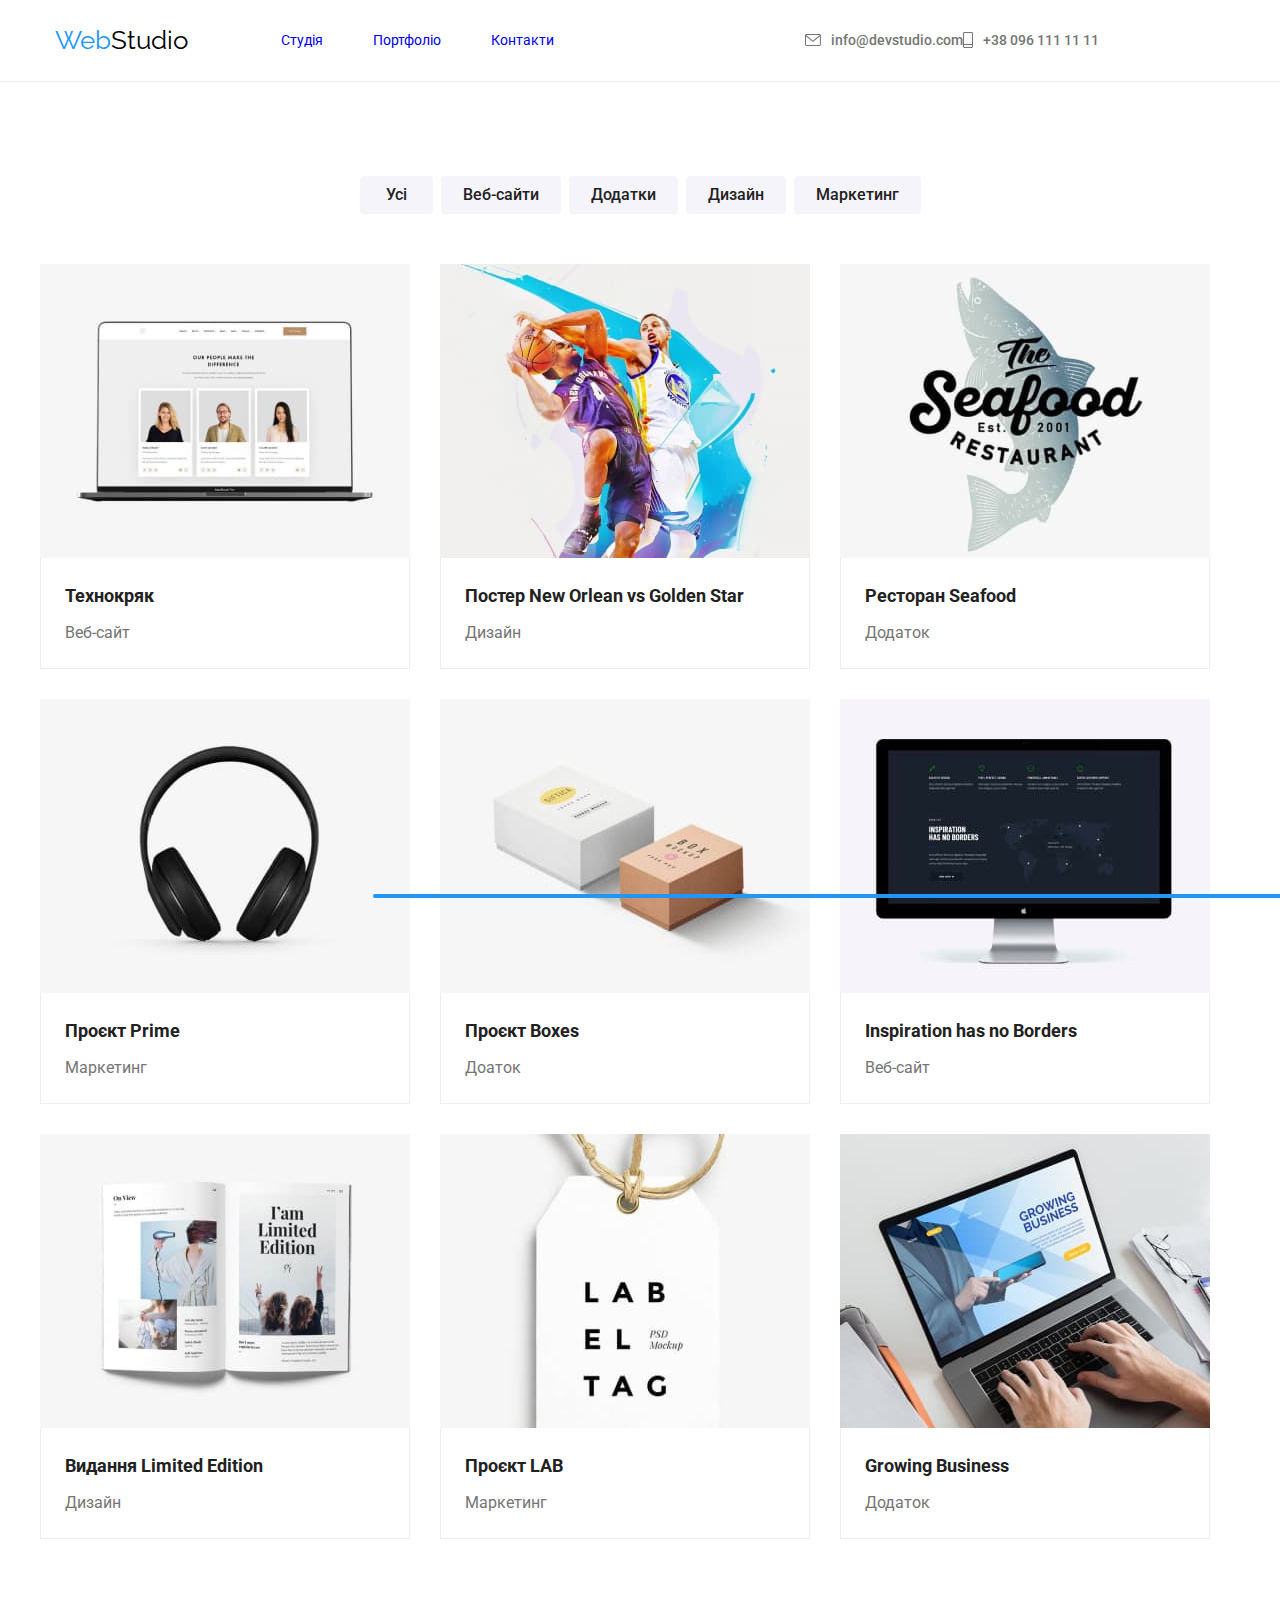
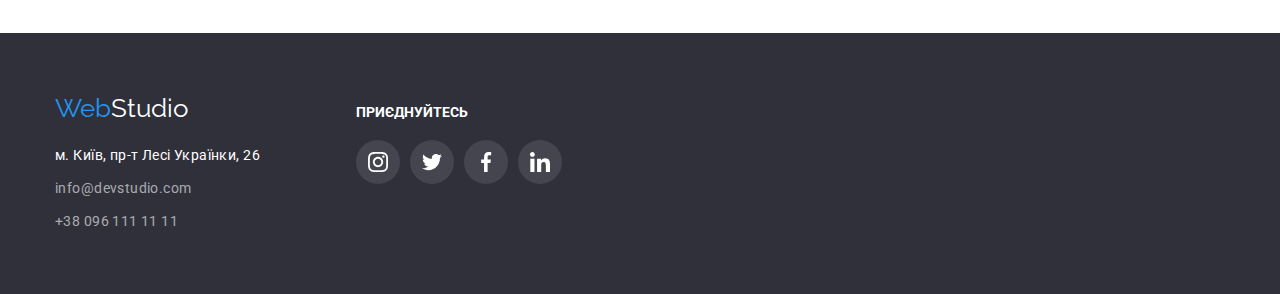
==== portfolio.html @ ad785441 "new" ====
<!DOCTYPE html>
<html lang="uk">

<head>
  <meta charset="UTF-8" />
  <meta http-equiv="X-UA-Compatible" content="IE=edge" />
  <meta name="viewport" content="width=device-width, initial-scale=1.0" />
  <link rel="stylesheet" href="https://cdnjs.cloudflare.com/ajax/libs/modern-normalize/1.1.0/modern-normalize.css">
  <link rel="preconnect" href="https://fonts.googleapis.com">
  <link rel="preconnect" href="https://fonts.gstatic.com" crossorigin>
  <link href="https://fonts.googleapis.com/css2?family=Raleway:wght@700&family=Roboto:wght@400;500;700;900&display=swap"
    rel="stylesheet">
  <link rel="stylesheet" href="./css/styles.css" />
  <title>Portfolio</title>
</head>

<body>
  <header class="header">
    <div class="container">
      <nav class="header-nav">
        <a href="./index.html" class="header-logo link"><span class="logo-web link">Web</span>Studio</a>
  
        <ul class="header-list list">
          <li class="list-item"><a class="header-list-link link" href="./index.html">Студія</a></li>
          <li class="list-item"><a class="header-list-link link current" href="./portfolio.html">Портфоліо</a></li>
          <li class="list-item"><a class="header-list-link link" href="#">Контакти</a></li>
        </ul>
  
        <ul class="list contact">
          <li class="list-item">
            <a class="contact-link link" href="mailto:info@devstudio.com">
              <svg class="header-icon" width="16" height="12">
                <use href="./images/icons.svg#icon-mail"></use>
              </svg>info@devstudio.com
            </a>
          </li>
          <li class="list-item">
            <a class="contact-link link" href="tel:+380961111111">
              <svg class="header-icon" width="10" height="16">
                <use href="./images/icons.svg#icon-phone"></use>
              </svg>+38 096 111 11 11
            </a>
          </li>
        </ul>
      </nav>
    </div>
  </header>
  <main>
    <section class="main-filter container section">
      <h2 class="visually-hidden">Filter</h2>
      <ul class="filter list">
        <li class="btn-nav"><button type="button" class="filter-button button">Усі</button></li>
        <li class="btn-nav"><button type="button" class="filter-button button">Веб-сайти</button></li>
        <li class="btn-nav"><button type="button" class="filter-button button">Додатки</button></li>
        <li class="btn-nav"><button type="button" class="filter-button button">Дизайн</button></li>
        <li class="btn-nav"><button type="button" class="filter-button button">Маркетинг</button></li>
      </ul>
      <ul class="list filter-list">
        <li class="filter-item"><a href="#" class="link filter-link"><img src="./images/tehno.jpg" width="370" alt="tehno">
            <div class="border">
              <h3 class="filter-title">Технокряк</h3>
              <p class="filter-text">Веб-сайт</p>
            </div>
          </a></li>
        <li class="filter-item"><a href="" class="link filter-link"><img src="./images/poster.jpg" width="370" alt="poster">
            <div class="border">
              <h3 class="filter-title">Постер New Orlean vs Golden Star</h3>
              <p class="filter-text">Дизайн</p>
            </div>
          </a></li>
        <li class="filter-item"><a href="" class="link filter-link"><img src="./images/restor.jpg" width="370" alt="restoran">
            <div class="border">
              <h3 class="filter-title">Ресторан Seafood</h3>
              <p class="filter-text">Додаток</p>
            </div>
          </a></li>
        <li class="filter-item"><a href="" class="link filter-link"><img src="./images/prime.jpg" width="370" alt="prime">
            <div class="border">
              <h3 class="filter-title">Проєкт Prime</h3>
              <p class="filter-text">Маркетинг</p>
            </div>
          </a></li>
        <li class="filter-item"><a href="" class="link filter-link"><img src="./images/boxes.jpg" width="370" alt="boxes">
            <div class="border">
              <h3 class="filter-title">Проєкт Boxes</h3>
              <p class="filter-text">Доаток</p>
            </div>
          </a></li>
        <li class="filter-item"><a href="" class="link filter-link"><img src="./images/inspir.jpg" width="370" alt="inspir">
            <div class="border">
              <h3 class="filter-title">Inspiration has no Borders</h3>
              <p class="filter-text">Веб-сайт</p>
            </div>
          </a></li>
        <li class="filter-item"><a href="" class="link filter-link"><img src="./images/limited.jpg" width="370" alt="limited">
            <div class="border">
              <h3 class="filter-title">Видання Limited Edition</h3>
              <p class="filter-text">Дизайн</p>
            </div>
          </a></li>
        <li class="filter-item"><a href="" class="link filter-link"><img src="./images/lab.jpg" width="370" alt="lab">
            <div class="border">
              <h3 class="filter-title">Проєкт LAB</h3>
              <p class="filter-text">Маркетинг</p>
            </div>
          </a></li>
        <li class="filter-item"><a href="" class="link filter-link"><img src="./images/grow.jpg" width="370" alt="growing">
            <div class="border">
              <h3 class="filter-title">Growing Business</h3>
              <p class="filter-text">Додаток</p>
            </div>
          </a></li>
      </ul>
    </section>
  </main>
  <footer class="footer">
    <div class="container box-main">
      <div class="box-left">
        <a href="./index.html" class="footer-logo logo link"><span class="logo-web">Web</span>Studio</a>
        <ul class="list address">
          <li>
            <a class="link footer-contact-link contact-link-map" target="_blank" rel="noreferrer noopener"
              href="https://www.google.com/maps/place/%D0%B1%D1%83%D0%BB.+%D0%9B%D0%B5%D1%81%D0%B8+%D0%A3%D0%BA%D1%80%D0%B0%D0%B8%D0%BD%D0%BA%D0%B8,+26,+%D0%9A%D0%B8%D0%B5%D0%B2,+02000/@50.4265807,30.5361971,17z/data=!4m13!1m7!3m6!1s0x40d4cf0e033ecbe9:0x57a4dffefec77da0!2z0LHRg9C7LiDQm9C10YHQuCDQo9C60YDQsNC40L3QutC4LCAyNiwg0JrQuNC10LIsIDAyMDAw!3b1!8m2!3d50.4265807!4d30.5383858!3m4!1s0x40d4cf0e033ecbe9:0x57a4dffefec77da0!8m2!3d50.4265807!4d30.5383858">м.
              Київ, пр-т Лесі Українки, 26</a>
          </li>
          <li><a class="link footer-contact-link" href="mailto:info@devstudio.com">info@devstudio.com</a></li>
          <li><a class="link footer-contact-link" href="tel:+380961111111">+38 096 111 11 11</a></li>
        </ul>
      </div>
      <div class="social-box">
        <p class="social-title">приєднуйтесь</p>
        <ul class="footer-social list">
          <li class="social-item">
            <a class="social-link" href="#">
              <svg class="social-logo" width="20" height="20">
                <use href="./images/icons.svg#icon-instagram"></use>
              </svg>
            </a>
          </li>
          <li class="social-item">
            <a class="social-link" href="#">
              <svg class="social-logo" width="20" height="20">
                <use href="./images/icons.svg#icon-twitter"></use>
              </svg>
            </a>
          </li>
          <li class="social-item">
            <a class="social-link" href="#">
              <svg class="social-logo" width="20" height="20">
                <use href="./images/icons.svg#icon-facebook"></use>
              </svg>
            </a>
          </li>
          <li class="social-item">
            <a class="social-link" href="#">
              <svg class="social-logo" width="20" height="20">
                <use href="./images/icons.svg#icon-linkedin"></use>
              </svg>
            </a>
          </li>
        </ul>
      </div>
    </div>
  </footer>

</body>

</html>
---- css/styles.css ----
:root {
    --hover-color: rgb(33, 150, 243);
    --white: rgb(255, 255, 255);
    --link-list-text: rgb(117, 117, 117);
    --main-title: rgb(33, 33, 33);
    --head-footer-bg: rgb(47, 48, 58);
    --logo: rgb(0, 0, 0);
    --teem-bg: rgb(245, 244, 250);
    --pf-filter: rgb(245, 245, 245);
    
    --footer-contact: rgba(255, 255, 255, 0.6);
}

.visually-hidden {
    position: absolute;
    white-space: nowrap;
    width: 1px;
    height: 1px;
    overflow: hidden;
    border: 0;
    padding: 0;
    clip: rect(0 0 0 0);
    clip-path: inset(50%);
    margin: -1px;
}


body {
    font-family: 'Roboto', sans-serif;
    margin: 0;
    font-size: 14px;
}

h1,
h2, 
h3, 
p, 
ul {
    margin: 0 auto;
    padding: 0;
}

img {
    display: block;
    width: 100%;
    height: auto;
}
.link {
    text-decoration: none;
}

.list {
    list-style: none;
}

.container {
    max-width: 1200px;
    margin: 0 auto;
    padding: 0 15px;
}

.section {
    padding: 94px 0;
}

.header-nav {
    display: flex;
    align-items: center;
}

.header {
    border-bottom: 1px solid #ECECEC;
}

.button {
    border: none;
}

.header {

    background-color: var(--white);
}

.header-logo {
    font-family: raleway;
    font-size: 26px;
    line-height: 1.19;
    color: var(--logo);

}

.logo-web {
    color: var(--hover-color);
}

.header-list {
    display: flex;
    margin-left: 93px;
}

.header-list .list-item {
    margin-right: 50px;
}

.header-list .list-item:last-child {
    margin-right: 0;
}

.contact {
    display: flex;
    margin-left: auto;
}

.contact .contact-item + .contact-item {
    margin-left: 48px;
}

.header-link {
    position: relative;
    display: block;
    padding-top: 32px;
    padding-bottom: 32px;

    color: var(--main-title);
    font-weight: 500;
    font-size: 14px;
    line-height: 1.333;
    letter-spacing: 0.02em;

    /* transition-property: color;
    transition-duration: 250ms;
    transition-timing-function: cubic-bezier(0.4, 0, 0.2, 1); */

    transition: color 250ms cubic-bezier(0.4, 0, 0.2, 1);
}

.current::after {
    position: absolute;
    bottom: 2px;
    content: '';
    display: block;
    width: 100%;
    height: 4px;
    background-color: var(--hover-color);
    border-radius: 50px;
}


.header-link:hover,
.header-link:focus {
    color: var(--hover-color);
}

.contact-link {
    display: flex;
    padding-top: 31px;
    padding-bottom: 31px;

    color: var(--link-list-text);
    font-weight: 500;
    font-size: 14px;
    line-height: 1.333;
    align-items: center;

    transition-property: color;
    transition-duration: 250ms;
    transition-timing-function: cubic-bezier(0.4, 0, 0.2, 1);

}

.header-icon {
    margin-right: 10px;
    fill: currentColor;
}

.contact-link:hover,
.contact-link:focus {
    color: var(--hover-color);
}

/* Main*/



.main-head {
    text-align: center;
    background: var(--head-footer-bg); 
    padding-top: 200px;
    padding-bottom: 200px;
    
}

.overlay {
    background-image: linear-gradient(to right, 
        rgba(47, 48, 58, 0.4), 
        rgba(47, 48, 58, 0.4)),
        url(../images/header-img.jpg);
    background-size: 1600px;
    border: rgb(0, 0, 0) 1px solid;
    filter: drop-shadow(0px 4px 4px rgba(0, 0, 0, 0.25));
}


.main-title {
    color: var(--white);
    font-weight: 900;
    font-size: 44px;
    line-height: 1.36;
    letter-spacing: 0.06em;
    text-transform: uppercase;
    width: 696px;
    margin-bottom: 30px;

}

.header-button {
    background-color: var(--hover-color);
    color: var(--white);
    cursor: pointer;
    font-weight: 700;
    font-size: 16px;
    line-height: 1.88;
    border-radius: 4px;
    padding: 10px 32px;
    filter: drop-shadow(0px 4px 4px rgba(0, 0, 0, 0.25));
}





.benefits {
    display: flex;
}

.benefits .benefits-item + .benefits-item {
    margin-left: 30px;
}

.hero-item {
    padding: 25px 100px;
    background-color: var(--teem-bg);
    margin-bottom: 30px;
    justify-content: center;
    align-items: center;
    border-radius: 4px;
}

.list-title {
    font-size: 14px;
    line-height: 1.14;
    letter-spacing: 0.03em;
    text-transform: uppercase;
    margin-bottom: 10px;
}

.list-text {
    font-size: 14px;
    line-height: 1.71;
    color: var(--link-list-text);
    letter-spacing: 0.03em;
    width: 270px;
}


.second-title {
    color: var(--main-title);
    font-size: 36px;
    line-height: 1.17;
    text-align: center;
    letter-spacing: 0.03em;
}

.buisness {
    padding-top: 0;
}

.buisness-img {
    display: flex;
    justify-content: space-between;
    margin-top: 50px;
}


.team {
    background-color: var(--teem-bg);
}

.list-team {
    display: flex;
    margin-top: 50px;
    gap: 30px;
}

.team-item {
    background-color: var(--white);
    border-radius: 0px 0px 4px 4px;
}


.team-title {
    font-weight: 500;
    font-size: 16px;
    line-height: 1.19;
    color: var(--main-title);
    text-align: center;
    letter-spacing: 0.03em;
    padding-top: 30px;
}

.team-text {
    font-size: 16px;
    line-height: 1.19;
    color: var(--link-list-text);
    text-align: center;
    letter-spacing: 0.03em;
    padding-top: 10px;
    padding-bottom: 16px;

}

.social-icons {
    display: flex;
    justify-content: center;
    align-items: center;
    padding-bottom: 30px;
}

.social-link {
    display: flex;
    justify-content: center;
    align-items: center;
    width: 44px;
    height: 44px;
    border-radius: 50px;
    fill: #afb1b8;
    
}

.social-link:hover,
.social-link:focus {
    background-color: var(--hover-color);
    fill: var(--white);
}

.clients {
    display: flex;
    justify-content: space-between;
}

.client-item {
    display: flex;
}

.client-link {
    display: flex;
    justify-content: center;
    align-items: center;
    width: 170px;
    height: 92px;
    margin-top: 50px;
    border: 1px solid #afb1b8;
    border-radius: 4px;
    fill: #afb1b8;
    
}

.client-link:hover,
.client-link:focus {
    fill: var(--hover-color);
    border-color: var(--hover-color);
}

/* footer */


.footer {
    background-color: var(--head-footer-bg);
    padding: 60px 0;
}

.box-main {
    display: flex;
    align-items: baseline;
}

.footer-logo {
    font-family: raleway;
    font-size: 26px;
    line-height: 1.19;
    color: var(--white);
    display: inline-block;
    
}

.footer-contact-link {
    display: block;
    font-size: 14px;
    line-height: 1.71;
    color: var(--footer-contact);
    letter-spacing: 0.03em;
}

.footer-contact-link {
    padding-top: 9px;
    width: 231px;
}

.contact-link-map {
    color: var(--white);
    padding-top: 20px;
}

.footer-contact-link:hover,
.footer-contact-link:focus {
    color: var(--white);
}

.social-box {
    display: block;
    margin-left: 70px;
}

.footer-social {
    display: flex;
}

.social-title {
    margin-bottom: 20px;
    font-weight: 700;
    /* font-size: 14px; */
    /* line-height: 1.14; */

    color: var(--white);

    text-transform: uppercase;
}

.social-link {
    display: flex;
    justify-content: center;
    align-items: center;
    margin-right: 10px;
    width: 44px;
    height: 44px;
    color: var(--white);
    border-radius: 50px;
    background-color: rgba(255, 255, 255, 0.1);
}

.social-link:hover,
.social-link:focus {
    background-color: #2196f3;
}

.social-logo {
    fill: currentColor;
}

/* Portfolio */


.filter {
    display: flex;
    justify-content: center;
}

.filter-button {
    color: var(--main-title);
    font-size: 16px;
    font-weight: 500;
    line-height: 1.63;
    background-color: var(--teem-bg);
    cursor: pointer;
    border-radius: 4px;
    min-width: 73px;
    padding: 6px 22px;
}

.btn-nav:not(:last-child) {
    margin-right: 8px;
}


.filter-button:hover,
.filter-button:focus {
    color: var(--white);
    background-color: var(--hover-color);
    box-shadow: 0px 3px 1px rgba(0, 0, 0, 0.1), 0px 1px 2px rgba(0, 0, 0, 0.08),
     0px 2px 2px rgba(0, 0, 0, 0.12);
}

.filter-link {
    overflow: hidden;
}

.filter-link:hover,
.filter-link:focus {
    display: block;
    box-shadow: 0px 1px 1px rgba(0, 0, 0, 0.12), 0px 4px 4px rgba(0, 0, 0, 0.06),
    1px 4px 6px rgba(0, 0, 0, 0.16);
}

.filter-list {
    margin-top: 50px;
    display: flex;
    flex-wrap: wrap;
    gap: 30px;
}



.filter-title {
    color: var(--main-title);
    font-size: 18px;
    line-height: 2;
    margin-bottom: 4px;
}

.filter-text {
    color: var(--link-list-text);
    font-size: 16px;
    line-height: 1.88;
}

.border {
    border: 1px solid #EEEEEE;
    border-top: 0;
    padding: 20px 24px;
}
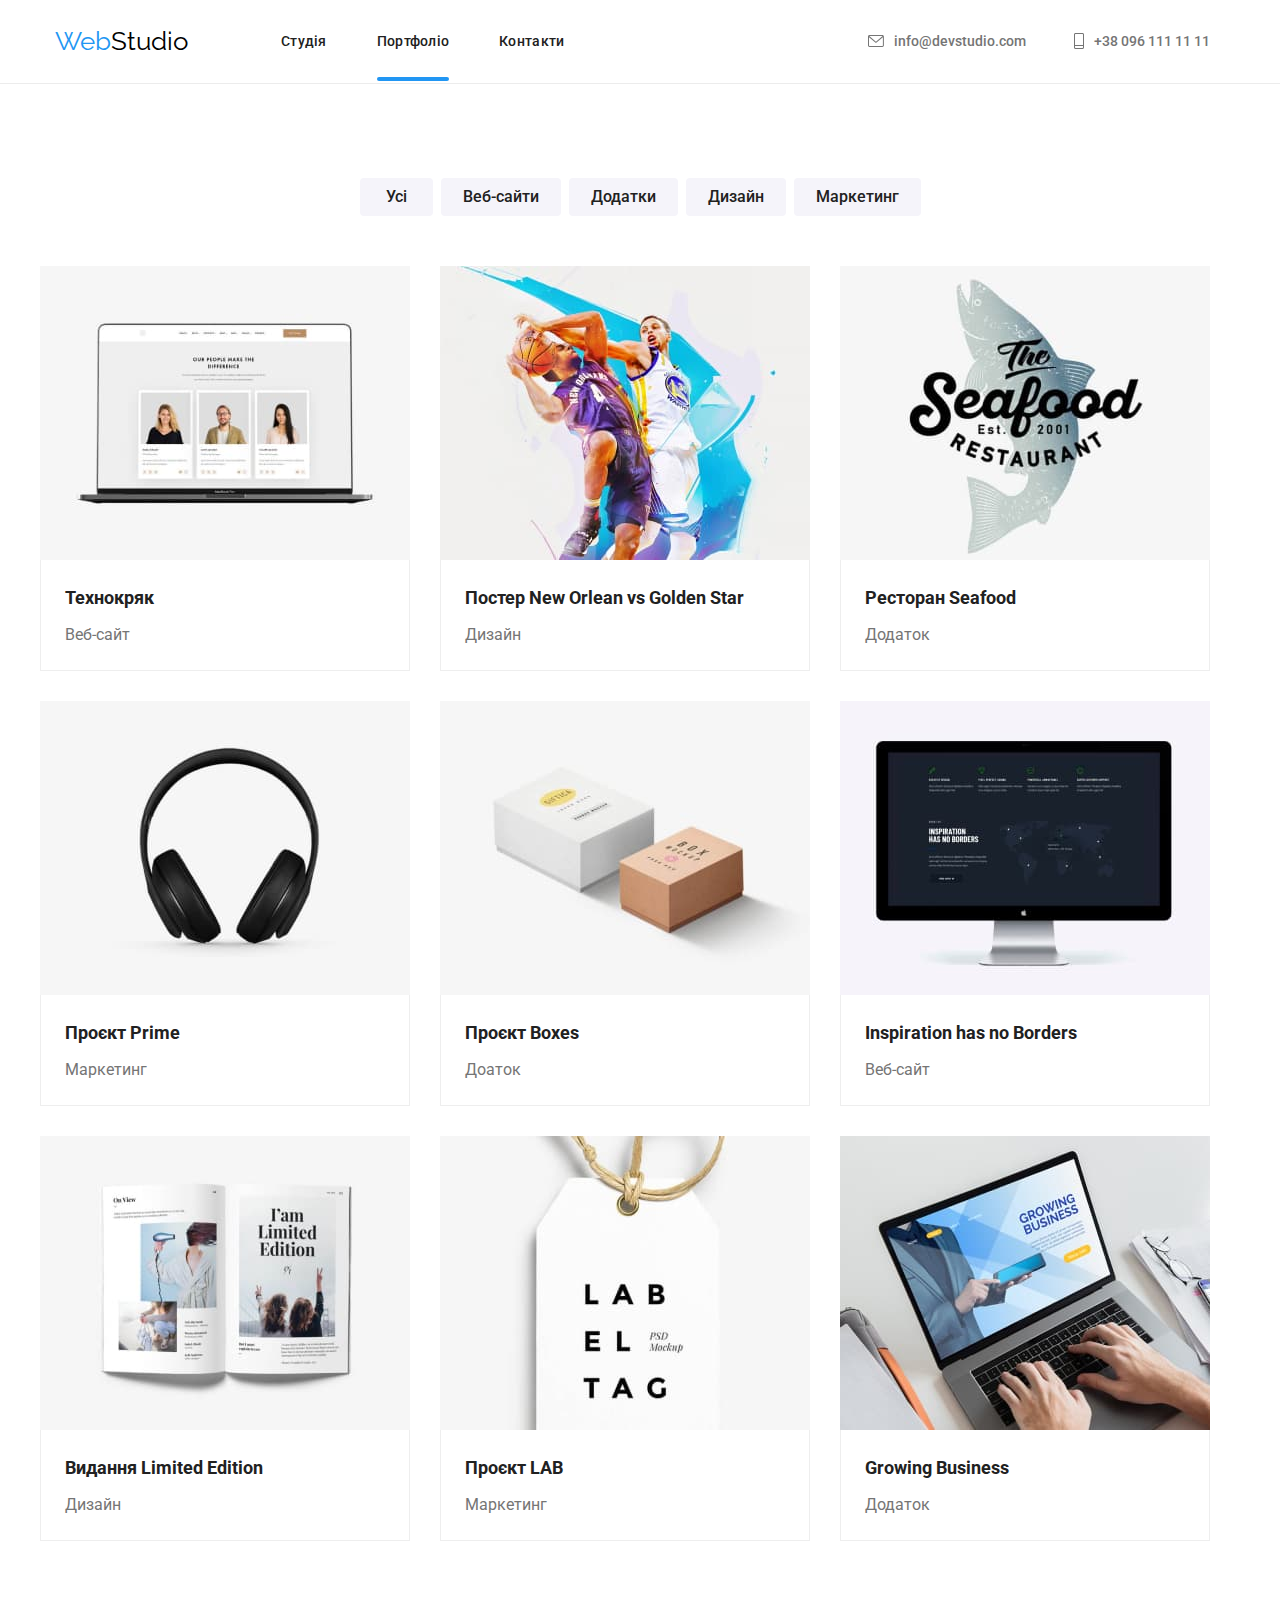
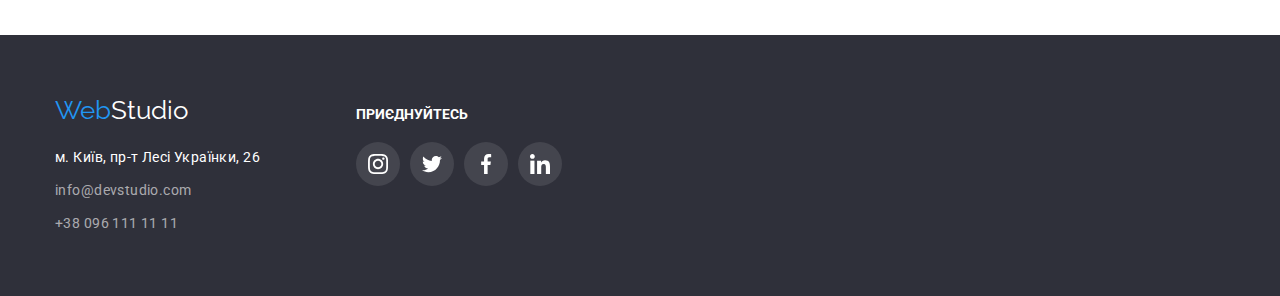
==== commit 2616796f: "homework" ====
--- a/portfolio.html
+++ b/portfolio.html
@@ -21,20 +21,20 @@
         <a href="./index.html" class="header-logo link"><span class="logo-web link">Web</span>Studio</a>
   
         <ul class="header-list list">
-          <li class="list-item"><a class="header-list-link link" href="./index.html">Студія</a></li>
-          <li class="list-item"><a class="header-list-link link current" href="./portfolio.html">Портфоліо</a></li>
-          <li class="list-item"><a class="header-list-link link" href="#">Контакти</a></li>
+          <li class="list-item"><a class="header-link link" href="./index.html">Студія</a></li>
+          <li class="list-item"><a class="header-link link current" href="./portfolio.html">Портфоліо</a></li>
+          <li class="list-item"><a class="header-link link" href="#">Контакти</a></li>
         </ul>
   
         <ul class="list contact">
-          <li class="list-item">
+          <li class="contact-item">
             <a class="contact-link link" href="mailto:info@devstudio.com">
               <svg class="header-icon" width="16" height="12">
                 <use href="./images/icons.svg#icon-mail"></use>
               </svg>info@devstudio.com
             </a>
           </li>
-          <li class="list-item">
+          <li class="contact-item">
             <a class="contact-link link" href="tel:+380961111111">
               <svg class="header-icon" width="10" height="16">
                 <use href="./images/icons.svg#icon-phone"></use>
@@ -44,6 +44,7 @@
         </ul>
       </nav>
     </div>
+  
   </header>
   <main>
     <section class="main-filter container section">
@@ -56,55 +57,145 @@
         <li class="btn-nav"><button type="button" class="filter-button button">Маркетинг</button></li>
       </ul>
       <ul class="list filter-list">
-        <li class="filter-item"><a href="#" class="link filter-link"><img src="./images/tehno.jpg" width="370" alt="tehno">
+        <li class="filter-item">
+          <a href="#" class="link filter-link">
+          <div class="filter-img">
+            <img src="./images/tehno.jpg" width="370" alt="tehno">
+            <div class="animate">
+              <p class="animate-text">
+                Ресурс пропонує комплексні пропозиції з різним рівнем функціоналу та сервісів. Все це дозволить відвідувачу отримати
+                вичерпні відомості про компанію чи приватну особу.
+              </p>
+            </div>
+          </div>
             <div class="border">
               <h3 class="filter-title">Технокряк</h3>
               <p class="filter-text">Веб-сайт</p>
             </div>
           </a></li>
-        <li class="filter-item"><a href="" class="link filter-link"><img src="./images/poster.jpg" width="370" alt="poster">
+        <li class="filter-item">
+          <a href="" class="link filter-link">
+            <div class="filter-img">
+              <img src="./images/poster.jpg" width="370" alt="poster">
+              <div class="animate">
+                <p class="animate-text">
+                  Ресурс пропонує комплексні пропозиції з різним рівнем функціоналу та сервісів. Все це дозволить відвідувачу отримати
+                  вичерпні відомості про компанію чи приватну особу.
+                </p>
+              </div>
+            </div>
             <div class="border">
               <h3 class="filter-title">Постер New Orlean vs Golden Star</h3>
               <p class="filter-text">Дизайн</p>
             </div>
           </a></li>
-        <li class="filter-item"><a href="" class="link filter-link"><img src="./images/restor.jpg" width="370" alt="restoran">
+        <li class="filter-item">
+          <a href="" class="link filter-link">
+            <div class="filter-img">
+              <img src="./images/restor.jpg" width="370" alt="restoran">
+              <div class="animate">
+                <p class="animate-text">
+                  Ресурс пропонує комплексні пропозиції з різним рівнем функціоналу та сервісів. Все це дозволить відвідувачу отримати
+                  вичерпні відомості про компанію чи приватну особу.
+                </p>
+              </div>
+            </div>
             <div class="border">
               <h3 class="filter-title">Ресторан Seafood</h3>
               <p class="filter-text">Додаток</p>
             </div>
           </a></li>
-        <li class="filter-item"><a href="" class="link filter-link"><img src="./images/prime.jpg" width="370" alt="prime">
+        <li class="filter-item">
+          <a href="" class="link filter-link">
+            <div class="filter-img">
+              <img src="./images/prime.jpg" width="370" alt="prime">
+              <div class="animate">
+                <p class="animate-text">
+                  Ресурс пропонує комплексні пропозиції з різним рівнем функціоналу та сервісів. Все це дозволить відвідувачу отримати
+                  вичерпні відомості про компанію чи приватну особу.
+                </p>
+              </div>
+            </div>
             <div class="border">
               <h3 class="filter-title">Проєкт Prime</h3>
               <p class="filter-text">Маркетинг</p>
             </div>
           </a></li>
-        <li class="filter-item"><a href="" class="link filter-link"><img src="./images/boxes.jpg" width="370" alt="boxes">
+        <li class="filter-item">
+          <a href="" class="link filter-link">
+            <div class="filter-img">
+              <img src="./images/boxes.jpg" width="370" alt="boxes">
+              <div class="animate">
+                <p class="animate-text">
+                  Ресурс пропонує комплексні пропозиції з різним рівнем функціоналу та сервісів. Все це дозволить відвідувачу отримати
+                  вичерпні відомості про компанію чи приватну особу.
+                </p>
+              </div>
+            </div>
             <div class="border">
               <h3 class="filter-title">Проєкт Boxes</h3>
               <p class="filter-text">Доаток</p>
             </div>
           </a></li>
-        <li class="filter-item"><a href="" class="link filter-link"><img src="./images/inspir.jpg" width="370" alt="inspir">
+        <li class="filter-item">
+          <a href="" class="link filter-link">
+            <div class="filter-img">
+              <img src="./images/inspir.jpg" width="370" alt="inspir">
+              <div class="animate">
+                <p class="animate-text">
+                  Ресурс пропонує комплексні пропозиції з різним рівнем функціоналу та сервісів. Все це дозволить відвідувачу отримати
+                  вичерпні відомості про компанію чи приватну особу.
+                </p>
+              </div>
+            </div>
             <div class="border">
               <h3 class="filter-title">Inspiration has no Borders</h3>
               <p class="filter-text">Веб-сайт</p>
             </div>
           </a></li>
-        <li class="filter-item"><a href="" class="link filter-link"><img src="./images/limited.jpg" width="370" alt="limited">
+        <li class="filter-item">
+          <a href="" class="link filter-link">
+            <div class="filter-img">
+              <img src="./images/limited.jpg" width="370" alt="limited">
+              <div class="animate">
+                <p class="animate-text">
+                  Ресурс пропонує комплексні пропозиції з різним рівнем функціоналу та сервісів. Все це дозволить відвідувачу отримати
+                  вичерпні відомості про компанію чи приватну особу.
+                </p>
+              </div>
+            </div>
             <div class="border">
               <h3 class="filter-title">Видання Limited Edition</h3>
               <p class="filter-text">Дизайн</p>
             </div>
           </a></li>
-        <li class="filter-item"><a href="" class="link filter-link"><img src="./images/lab.jpg" width="370" alt="lab">
+        <li class="filter-item">
+          <a href="" class="link filter-link">
+            <div class="filter-img">
+              <img src="./images/lab.jpg" width="370" alt="lab">
+              <div class="animate">
+                <p class="animate-text">
+                  Ресурс пропонує комплексні пропозиції з різним рівнем функціоналу та сервісів. Все це дозволить відвідувачу отримати
+                  вичерпні відомості про компанію чи приватну особу.
+                </p>
+              </div>
+            </div>
             <div class="border">
               <h3 class="filter-title">Проєкт LAB</h3>
               <p class="filter-text">Маркетинг</p>
             </div>
           </a></li>
-        <li class="filter-item"><a href="" class="link filter-link"><img src="./images/grow.jpg" width="370" alt="growing">
+        <li class="filter-item">
+          <a href="" class="link filter-link">
+            <div class="filter-img">
+              <img src="./images/grow.jpg" width="370" alt="growing">
+              <div class="animate">
+                <p class="animate-text">
+                  Ресурс пропонує комплексні пропозиції з різним рівнем функціоналу та сервісів. Все це дозволить відвідувачу отримати
+                  вичерпні відомості про компанію чи приватну особу.
+                </p>
+              </div>
+            </div>
             <div class="border">
               <h3 class="filter-title">Growing Business</h3>
               <p class="filter-text">Додаток</p>
--- a/css/styles.css
+++ b/css/styles.css
@@ -109,6 +109,7 @@
 .contact {
     display: flex;
     margin-left: auto;
+    margin-right: 15px;
 }
 
 .contact .contact-item + .contact-item {
@@ -281,6 +282,23 @@
     margin-top: 50px;
 }
 
+.buisness-item {
+    position: relative;
+}
+
+.lable {
+    display: flex;
+    position: absolute;
+    background-color: rgba(47, 48, 58, 0.8);
+    color: #fff;
+    width: 100%;
+    height: 24%;
+    bottom: 0;
+    font-weight: 700;
+    letter-spacing: 0.03em;
+    align-items: center;
+    justify-content: center;
+}
 
 .team {
     background-color: var(--teem-bg);
@@ -341,6 +359,7 @@
 .social-link:focus {
     background-color: var(--hover-color);
     fill: var(--white);
+    transition: background-color 250ms cubic-bezier(0.4, 0, 0.2, 1);
 }
 
 .clients {
@@ -369,6 +388,8 @@
 .client-link:focus {
     fill: var(--hover-color);
     border-color: var(--hover-color);
+    transition: fill 250ms cubic-bezier(0.4, 0, 0.2, 1),
+    border-color 250ms cubic-bezier(0.4, 0, 0.2, 1);
 }
 
 /* footer */
@@ -399,6 +420,7 @@
     line-height: 1.71;
     color: var(--footer-contact);
     letter-spacing: 0.03em;
+    transition: color 250ms cubic-bezier(0.4, 0, 0.2, 1);
 }
 
 .footer-contact-link {
@@ -475,6 +497,9 @@
     border-radius: 4px;
     min-width: 73px;
     padding: 6px 22px;
+    transition: box-shadow 250ms cubic-bezier(0.4, 0, 0.2, 1),
+        color 250ms cubic-bezier(0.4, 0, 0.2, 1),
+        background-color 250ms cubic-bezier(0.4, 0, 0.2, 1);
 }
 
 .btn-nav:not(:last-child) {
@@ -488,10 +513,44 @@
     background-color: var(--hover-color);
     box-shadow: 0px 3px 1px rgba(0, 0, 0, 0.1), 0px 1px 2px rgba(0, 0, 0, 0.08),
      0px 2px 2px rgba(0, 0, 0, 0.12);
+    
+}
+
+.filter-list {
+    margin-top: 50px;
+    display: flex;
+    flex-wrap: wrap;
+    gap: 30px;
 }
 
 .filter-link {
+    transition: box-shadow 250ms cubic-bezier(0.4, 0, 0.2, 1);
+}
+
+.filter-img {
+    position: relative;
     overflow: hidden;
+}
+
+.animate {
+    display: block;
+    position: absolute;
+    width: 100%;
+    height: 100%;
+    top: 1px;
+    background-color: rgba(33, 150, 243, 0.9);
+    transform: translateY(100%);
+    transition: transform 250ms cubic-bezier(0.4, 0, 0.2, 1);
+}
+
+.animate-text {
+    
+    font-weight: 400;
+    font-size: 18px;
+    line-height: 28px;
+    letter-spacing: 0.03em;
+    color: #FFFFFF;
+    padding: 63px 24px;
 }
 
 .filter-link:hover,
@@ -501,11 +560,8 @@
     1px 4px 6px rgba(0, 0, 0, 0.16);
 }
 
-.filter-list {
-    margin-top: 50px;
-    display: flex;
-    flex-wrap: wrap;
-    gap: 30px;
+.filter-link:hover .animate {
+    transform: translateY(0);
 }
 
 
